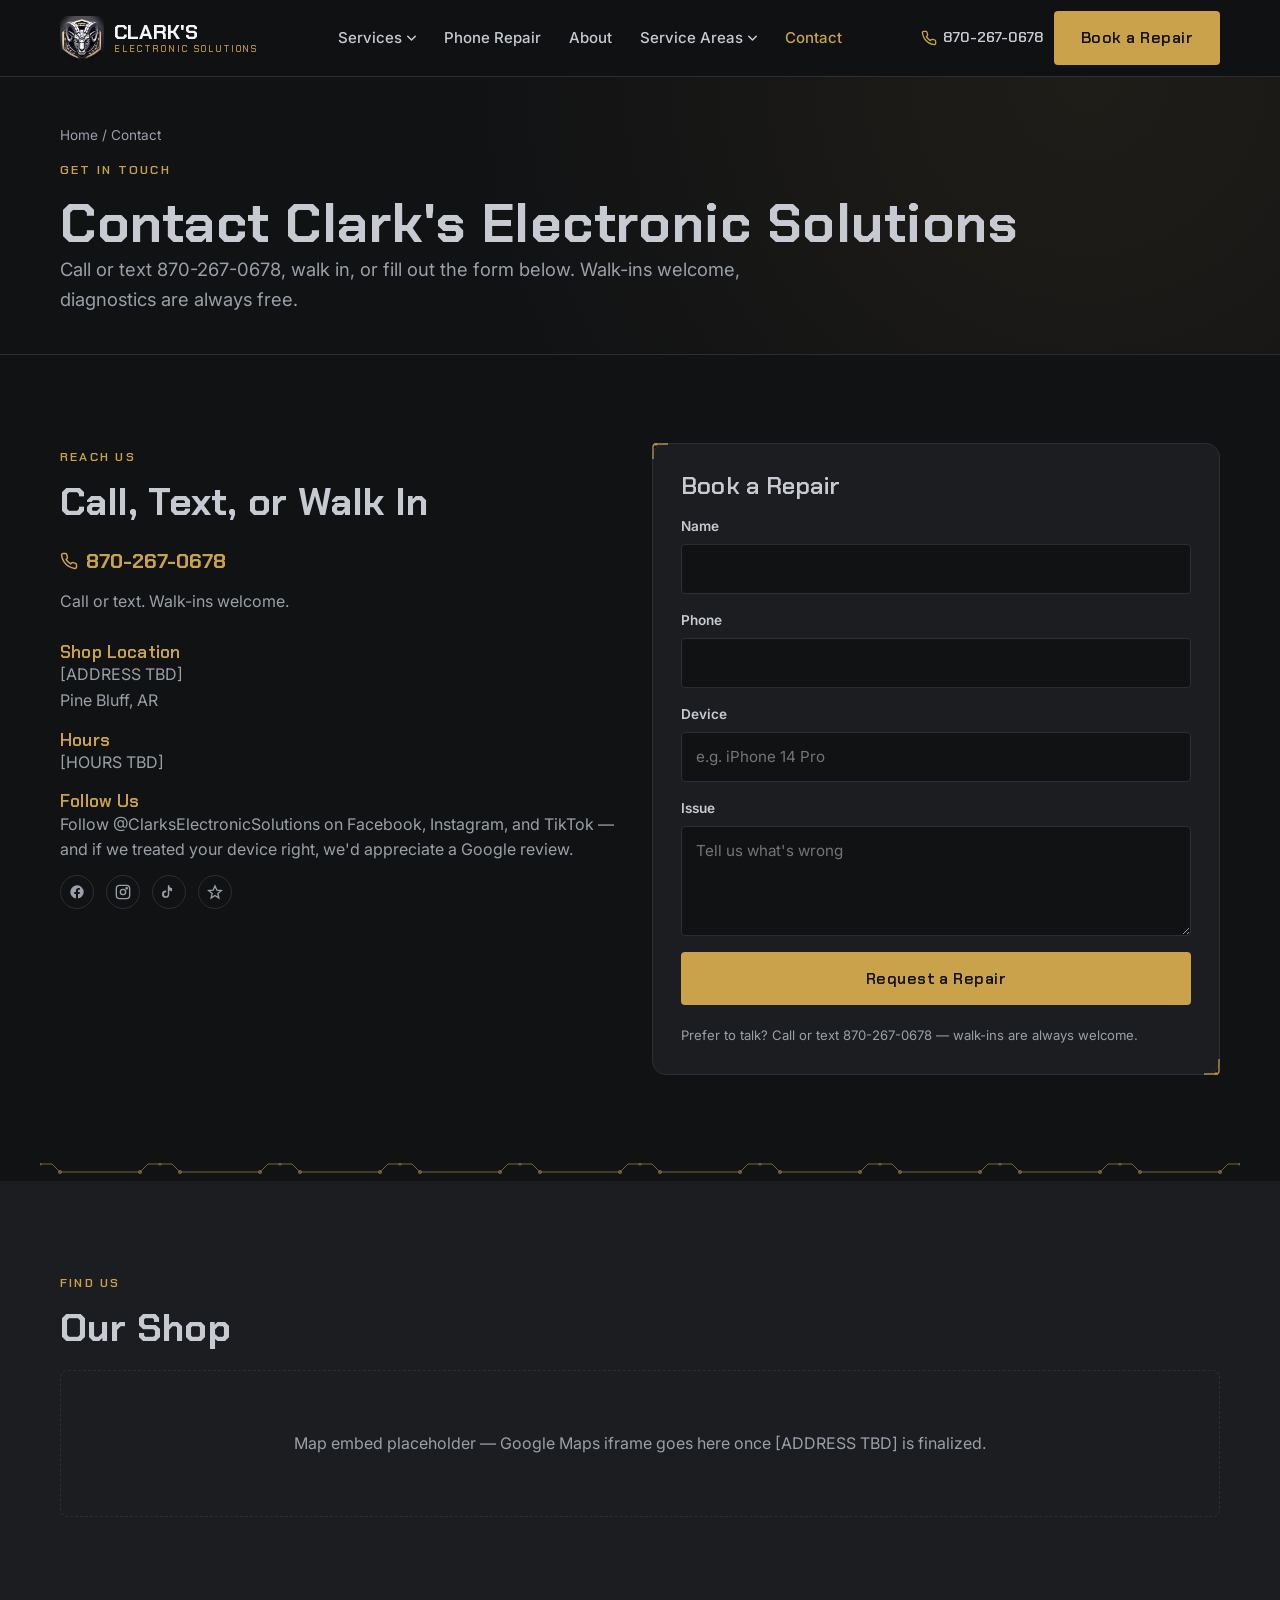
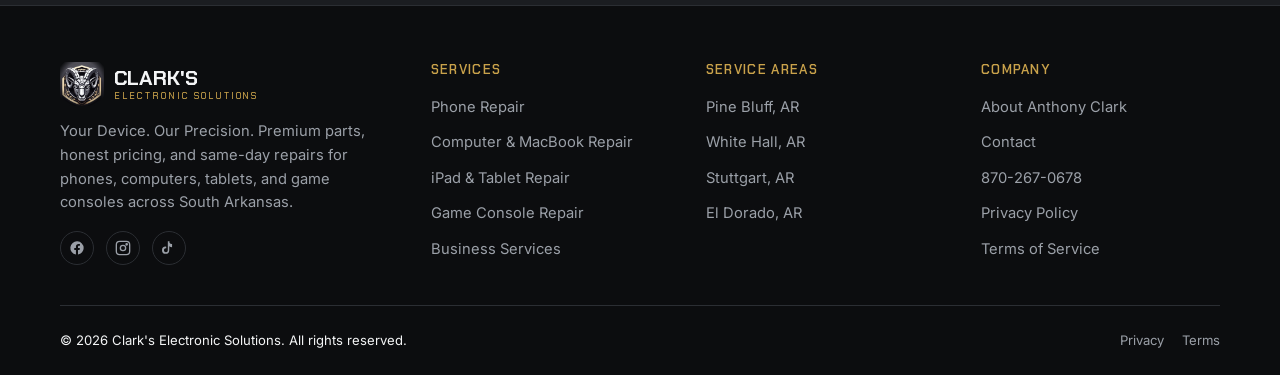
==== contact.html @ 3342130b "Add files via upload initial deployment" ====
<!DOCTYPE html>
<html lang="en">
<head>
<meta charset="UTF-8">
<meta name="viewport" content="width=device-width, initial-scale=1.0">
<title>Contact & Book a Repair | Clark's Electronic Solutions</title>
<meta name="description" content="Call or text 870-267-0678 to book a repair with Clark's Electronic Solutions in Pine Bluff, AR. Walk-ins welcome, free diagnostics, online booking available.">
<link rel="canonical" href="https://clarkselectronicsolutions.com/contact.html">
<meta property="og:type" content="website">
<meta property="og:title" content="Contact & Book a Repair | Clark's Electronic Solutions">
<meta property="og:description" content="Call or text 870-267-0678 to book a repair. Walk-ins welcome, free diagnostics.">
<meta property="og:url" content="https://clarkselectronicsolutions.com/contact.html">
<meta property="og:image" content="https://clarkselectronicsolutions.com/assets/img/clarks-emblem.jpg">
<meta property="og:site_name" content="Clark's Electronic Solutions">
<meta name="twitter:card" content="summary_large_image">
<link rel="preconnect" href="https://fonts.googleapis.com">
<link rel="preconnect" href="https://fonts.gstatic.com" crossorigin>
<link href="https://fonts.googleapis.com/css2?family=Chakra+Petch:wght@400;500;600;700&family=Inter:wght@400;500;600;700&display=swap" rel="stylesheet">
<link rel="stylesheet" href="styles.css">
<!-- TBD: Replace streetAddress and openingHours below with real values before launch -->
<script type="application/ld+json">
{
  "@context": "https://schema.org",
  "@type": "ElectronicsStore",
  "name": "Clark's Electronic Solutions",
  "image": "https://clarkselectronicsolutions.com/assets/img/clarks-emblem.jpg",
  "url": "https://clarkselectronicsolutions.com/",
  "telephone": "+18702670678",
  "priceRange": "$$",
  "address": { "@type": "PostalAddress", "streetAddress": "[ADDRESS TBD]", "addressLocality": "Pine Bluff", "addressRegion": "AR", "addressCountry": "US" },
  "openingHours": "[HOURS TBD]"
}
</script>
</head>
<body>

<header class="site-header">
  <div class="header-inner">
    <a href="index.html" class="brand">
      <img src="assets/img/clarks-emblem.jpg" alt="" class="brand-emblem" width="44" height="44">
      <span class="brand-wordmark">
        <span class="brand-name">CLARK'S</span>
        <span class="brand-sub">Electronic Solutions</span>
      </span>
    </a>
    <nav class="primary-nav" aria-label="Primary">
      <ul>
        <li>
          <button class="nav-link" type="button" data-dropdown-toggle aria-expanded="false" aria-controls="dd-services">
            Services
            <svg class="nav-caret" viewBox="0 0 12 8" fill="none"><path d="M1 1L6 6L11 1" stroke="currentColor" stroke-width="2" stroke-linecap="round" stroke-linejoin="round"/></svg>
          </button>
          <div class="dropdown" id="dd-services">
            <a href="services/computer-repair.html">Computers, Laptops &amp; MacBooks</a>
            <a href="services/tablet-repair.html">iPad &amp; Tablet Repair</a>
            <a href="services/game-console-repair.html">Game Console Repair</a>
            <a href="services/business-services.html">Business &amp; Commercial Services</a>
          </div>
        </li>
        <li><a href="phone-repair.html" class="nav-link">Phone Repair</a></li>
        <li><a href="about.html" class="nav-link">About</a></li>
        <li>
          <button class="nav-link" type="button" data-dropdown-toggle aria-expanded="false" aria-controls="dd-areas">
            Service Areas
            <svg class="nav-caret" viewBox="0 0 12 8" fill="none"><path d="M1 1L6 6L11 1" stroke="currentColor" stroke-width="2" stroke-linecap="round" stroke-linejoin="round"/></svg>
          </button>
          <div class="dropdown" id="dd-areas">
            <a href="areas/pine-bluff-ar.html">Pine Bluff, AR</a>
            <a href="areas/white-hall-ar.html">White Hall, AR</a>
            <a href="areas/stuttgart-ar.html">Stuttgart, AR</a>
            <a href="areas/el-dorado-ar.html">El Dorado, AR</a>
          </div>
        </li>
        <li><a href="contact.html" class="nav-link" style="color:var(--gold);">Contact</a></li>
      </ul>
    </nav>
    <div class="header-actions">
      <a href="tel:8702670678" class="header-call">
        <svg viewBox="0 0 24 24" fill="none" stroke="currentColor" stroke-width="2" stroke-linecap="round" stroke-linejoin="round"><path d="M22 16.92v3a2 2 0 0 1-2.18 2 19.79 19.79 0 0 1-8.63-3.07 19.5 19.5 0 0 1-6-6 19.79 19.79 0 0 1-3.07-8.67A2 2 0 0 1 4.11 2h3a2 2 0 0 1 2 1.72c.127.96.361 1.903.7 2.81a2 2 0 0 1-.45 2.11L8.09 9.91a16 16 0 0 0 6 6l1.27-1.27a2 2 0 0 1 2.11-.45c.907.339 1.85.573 2.81.7A2 2 0 0 1 22 16.92z"/></svg>
        870-267-0678
      </a>
      <a href="tel:8702670678" class="header-call-mobile" aria-label="Call 870-267-0678">
        <svg viewBox="0 0 24 24" fill="none" stroke="currentColor" stroke-width="2" stroke-linecap="round" stroke-linejoin="round"><path d="M22 16.92v3a2 2 0 0 1-2.18 2 19.79 19.79 0 0 1-8.63-3.07 19.5 19.5 0 0 1-6-6 19.79 19.79 0 0 1-3.07-8.67A2 2 0 0 1 4.11 2h3a2 2 0 0 1 2 1.72c.127.96.361 1.903.7 2.81a2 2 0 0 1-.45 2.11L8.09 9.91a16 16 0 0 0 6 6l1.27-1.27a2 2 0 0 1 2.11-.45c.907.339 1.85.573 2.81.7A2 2 0 0 1 22 16.92z"/></svg>
      </a>
      <a href="contact.html" class="btn btn-gold">Book a Repair</a>
      <button class="nav-toggle" type="button" data-nav-toggle aria-expanded="false" aria-label="Toggle menu" aria-controls="mobile-nav">
        <span></span><span></span><span></span>
      </button>
    </div>
  </div>
  <div class="mobile-nav" data-mobile-nav id="mobile-nav">
    <div class="mnav-group">
      <button class="mobile-nav-link" type="button" data-mnav-toggle aria-expanded="false" aria-controls="mnav-services">
        Services
        <svg class="mnav-caret" viewBox="0 0 12 8" fill="none"><path d="M1 1L6 6L11 1" stroke="currentColor" stroke-width="2" stroke-linecap="round" stroke-linejoin="round"/></svg>
      </button>
      <div class="mobile-submenu" id="mnav-services">
        <a href="services/computer-repair.html">Computers, Laptops &amp; MacBooks</a>
        <a href="services/tablet-repair.html">iPad &amp; Tablet Repair</a>
        <a href="services/game-console-repair.html">Game Console Repair</a>
        <a href="services/business-services.html">Business &amp; Commercial Services</a>
      </div>
    </div>
    <div class="mnav-group"><a href="phone-repair.html" class="mobile-nav-link">Phone Repair</a></div>
    <div class="mnav-group"><a href="about.html" class="mobile-nav-link">About</a></div>
    <div class="mnav-group">
      <button class="mobile-nav-link" type="button" data-mnav-toggle aria-expanded="false" aria-controls="mnav-areas">
        Service Areas
        <svg class="mnav-caret" viewBox="0 0 12 8" fill="none"><path d="M1 1L6 6L11 1" stroke="currentColor" stroke-width="2" stroke-linecap="round" stroke-linejoin="round"/></svg>
      </button>
      <div class="mobile-submenu" id="mnav-areas">
        <a href="areas/pine-bluff-ar.html">Pine Bluff, AR</a>
        <a href="areas/white-hall-ar.html">White Hall, AR</a>
        <a href="areas/stuttgart-ar.html">Stuttgart, AR</a>
        <a href="areas/el-dorado-ar.html">El Dorado, AR</a>
      </div>
    </div>
    <div class="mnav-group"><a href="contact.html" class="mobile-nav-link">Contact</a></div>
    <a href="contact.html" class="btn btn-gold btn-block">Book a Repair</a>
  </div>
</header>

<main>

  <div class="page-header">
    <div class="container">
      <p class="breadcrumb"><a href="index.html">Home</a> / Contact</p>
      <span class="eyebrow">Get In Touch</span>
      <h1>Contact Clark's Electronic Solutions</h1>
      <p class="lede max-w-content">Call or text 870-267-0678, walk in, or fill out the form below. Walk-ins welcome, diagnostics are always free.</p>
    </div>
  </div>

  <section>
    <div class="container grid cols-2">
      <div>
        <span class="eyebrow">Reach Us</span>
        <h2 style="margin-bottom:20px;">Call, Text, or Walk In</h2>
        <p style="margin-bottom:10px;">
          <a href="tel:8702670678" class="call-link link-gold" style="font-family:var(--font-display); font-weight:700; font-size:1.3rem;">
            <svg viewBox="0 0 24 24" fill="none" stroke="currentColor" stroke-width="2" stroke-linecap="round" stroke-linejoin="round"><path d="M22 16.92v3a2 2 0 0 1-2.18 2 19.79 19.79 0 0 1-8.63-3.07 19.5 19.5 0 0 1-6-6 19.79 19.79 0 0 1-3.07-8.67A2 2 0 0 1 4.11 2h3a2 2 0 0 1 2 1.72c.127.96.361 1.903.7 2.81a2 2 0 0 1-.45 2.11L8.09 9.91a16 16 0 0 0 6 6l1.27-1.27a2 2 0 0 1 2.11-.45c.907.339 1.85.573 2.81.7A2 2 0 0 1 22 16.92z"/></svg>
            870-267-0678
          </a>
        </p>
        <p class="text-muted">Call or text. Walk-ins welcome.</p>

        <div class="stack" style="margin-top:28px;">
          <div>
            <h4 class="text-gold" style="font-family:var(--font-display);">Shop Location</h4>
            <!-- TBD: Replace with real street address -->
            <p class="text-muted">[ADDRESS TBD]<br>Pine Bluff, AR</p>
          </div>
          <div>
            <h4 class="text-gold" style="font-family:var(--font-display);">Hours</h4>
            <!-- TBD: Replace with real business hours -->
            <p class="text-muted">[HOURS TBD]</p>
          </div>
          <div>
            <h4 class="text-gold" style="font-family:var(--font-display);">Follow Us</h4>
            <p class="text-muted">Follow @ClarksElectronicSolutions on Facebook, Instagram, and TikTok &mdash; and if we treated your device right, we'd appreciate a Google review.</p>
            <div class="footer-social" style="margin-top:12px;">
              <a href="https://facebook.com/ClarksElectronicSolutions" aria-label="Facebook" target="_blank" rel="noopener"><svg viewBox="0 0 24 24" fill="currentColor"><path d="M22 12a10 10 0 1 0-11.6 9.9v-7H7.9V12h2.5V9.8c0-2.5 1.5-3.9 3.8-3.9 1.1 0 2.2.2 2.2.2v2.5h-1.3c-1.2 0-1.6.8-1.6 1.6V12h2.8l-.4 2.9h-2.4v7A10 10 0 0 0 22 12z"/></svg></a>
              <a href="https://instagram.com/ClarksElectronicSolutions" aria-label="Instagram" target="_blank" rel="noopener"><svg viewBox="0 0 24 24" fill="none" stroke="currentColor" stroke-width="2"><rect x="2" y="2" width="20" height="20" rx="5"/><circle cx="12" cy="12" r="4"/><circle cx="17.5" cy="6.5" r="1"/></svg></a>
              <a href="https://tiktok.com/@ClarksElectronicSolutions" aria-label="TikTok" target="_blank" rel="noopener"><svg viewBox="0 0 24 24" fill="currentColor"><path d="M16.6 5.82a4.28 4.28 0 0 1-3.87-1.83V2h-2.5v13.4a2.94 2.94 0 1 1-2.36-2.88v-2.55A5.44 5.44 0 0 0 6.94 9.9a5.44 5.44 0 1 0 5.44 5.44V9.4a6.78 6.78 0 0 0 4.22 1.47V8.36a4.3 4.3 0 0 1 0-.02z"/></svg></a>
              <!-- TBD: Replace with real Google Business review link -->
              <a href="https://g.page/r/YOUR_GOOGLE_REVIEW_ID/review" aria-label="Leave a Google Review" target="_blank" rel="noopener"><svg viewBox="0 0 24 24" fill="none" stroke="currentColor" stroke-width="2"><path d="M12 17.3 6.2 21l1.5-6.6L2.5 9.9l6.7-.6L12 3l2.8 6.3 6.7.6-5.2 4.5 1.5 6.6z"/></svg></a>
            </div>
          </div>
        </div>
      </div>

      <div class="card corner-accent">
        <h3 style="margin-bottom:16px;">Book a Repair</h3>
        <!-- TBD: Replace form action with your live Formspree endpoint, e.g. https://formspree.io/f/yourFormId -->
        <form action="https://formspree.io/f/YOUR_FORM_ID" method="POST" class="form-grid">
          <div class="form-field">
            <label for="name">Name</label>
            <input type="text" id="name" name="name" required>
          </div>
          <div class="form-field">
            <label for="phone">Phone</label>
            <input type="tel" id="phone" name="phone" required>
          </div>
          <div class="form-field">
            <label for="device">Device</label>
            <input type="text" id="device" name="device" placeholder="e.g. iPhone 14 Pro" required>
          </div>
          <div class="form-field">
            <label for="issue">Issue</label>
            <textarea id="issue" name="issue" placeholder="Tell us what's wrong" required></textarea>
          </div>
          <button type="submit" class="btn btn-gold btn-block">Request a Repair</button>
          <p class="form-note">Prefer to talk? Call or text 870-267-0678 &mdash; walk-ins are always welcome.</p>
        </form>
      </div>
    </div>
  </section>

  <div class="circuit-rule" role="presentation"></div>

  <section class="alt-bg">
    <div class="container">
      <span class="eyebrow">Find Us</span>
      <h2 style="margin-bottom:20px;">Our Shop</h2>
      <!-- TBD: Embed Google Maps iframe here once the shop address is finalized -->
      <div class="map-embed-placeholder">
        Map embed placeholder &mdash; Google Maps iframe goes here once [ADDRESS TBD] is finalized.
      </div>
    </div>
  </section>

</main>

<footer class="site-footer">
  <div class="container">
    <div class="footer-grid">
      <div class="footer-brand">
        <a href="index.html" class="brand">
          <img src="assets/img/clarks-emblem.jpg" alt="" class="brand-emblem" width="44" height="44">
          <span class="brand-wordmark">
            <span class="brand-name">CLARK'S</span>
            <span class="brand-sub">Electronic Solutions</span>
          </span>
        </a>
        <p>Your Device. Our Precision. Premium parts, honest pricing, and same-day repairs for phones, computers, tablets, and game consoles across South Arkansas.</p>
        <div class="footer-social">
          <a href="https://facebook.com/ClarksElectronicSolutions" aria-label="Facebook" target="_blank" rel="noopener"><svg viewBox="0 0 24 24" fill="currentColor"><path d="M22 12a10 10 0 1 0-11.6 9.9v-7H7.9V12h2.5V9.8c0-2.5 1.5-3.9 3.8-3.9 1.1 0 2.2.2 2.2.2v2.5h-1.3c-1.2 0-1.6.8-1.6 1.6V12h2.8l-.4 2.9h-2.4v7A10 10 0 0 0 22 12z"/></svg></a>
          <a href="https://instagram.com/ClarksElectronicSolutions" aria-label="Instagram" target="_blank" rel="noopener"><svg viewBox="0 0 24 24" fill="none" stroke="currentColor" stroke-width="2"><rect x="2" y="2" width="20" height="20" rx="5"/><circle cx="12" cy="12" r="4"/><circle cx="17.5" cy="6.5" r="1"/></svg></a>
          <a href="https://tiktok.com/@ClarksElectronicSolutions" aria-label="TikTok" target="_blank" rel="noopener"><svg viewBox="0 0 24 24" fill="currentColor"><path d="M16.6 5.82a4.28 4.28 0 0 1-3.87-1.83V2h-2.5v13.4a2.94 2.94 0 1 1-2.36-2.88v-2.55A5.44 5.44 0 0 0 6.94 9.9a5.44 5.44 0 1 0 5.44 5.44V9.4a6.78 6.78 0 0 0 4.22 1.47V8.36a4.3 4.3 0 0 1 0-.02z"/></svg></a>
        </div>
      </div>
      <div class="footer-col">
        <h5>Services</h5>
        <ul>
          <li><a href="phone-repair.html">Phone Repair</a></li>
          <li><a href="services/computer-repair.html">Computer &amp; MacBook Repair</a></li>
          <li><a href="services/tablet-repair.html">iPad &amp; Tablet Repair</a></li>
          <li><a href="services/game-console-repair.html">Game Console Repair</a></li>
          <li><a href="services/business-services.html">Business Services</a></li>
        </ul>
      </div>
      <div class="footer-col">
        <h5>Service Areas</h5>
        <ul>
          <li><a href="areas/pine-bluff-ar.html">Pine Bluff, AR</a></li>
          <li><a href="areas/white-hall-ar.html">White Hall, AR</a></li>
          <li><a href="areas/stuttgart-ar.html">Stuttgart, AR</a></li>
          <li><a href="areas/el-dorado-ar.html">El Dorado, AR</a></li>
        </ul>
      </div>
      <div class="footer-col">
        <h5>Company</h5>
        <ul>
          <li><a href="about.html">About Anthony Clark</a></li>
          <li><a href="contact.html">Contact</a></li>
          <li><a href="tel:8702670678">870-267-0678</a></li>
          <li><a href="privacy.html">Privacy Policy</a></li>
          <li><a href="terms.html">Terms of Service</a></li>
        </ul>
      </div>
    </div>
    <div class="footer-bottom">
      <p>&copy; 2026 Clark's Electronic Solutions. All rights reserved.</p>
      <div class="footer-legal">
        <a href="privacy.html">Privacy</a>
        <a href="terms.html">Terms</a>
      </div>
    </div>
  </div>
</footer>
<script src="main.js"></script>
</body>
</html>
---- styles.css ----
/* ==========================================================================
   Clark's Electronic Solutions — Shared Design System
   Pure CSS, no framework. Dark, premium, circuit-trace accented.
   ========================================================================== */

/* ---- Reset ---- */
*, *::before, *::after { box-sizing: border-box; }
html, body, h1, h2, h3, h4, h5, h6, p, ul, ol, dl, figure, blockquote { margin: 0; }
ul, ol { padding: 0; list-style: none; }
img { max-width: 100%; display: block; }
a { color: inherit; text-decoration: none; }
button { font: inherit; color: inherit; background: none; border: none; cursor: pointer; }
input, textarea, select { font: inherit; color: inherit; }
:focus-visible { outline: 2px solid var(--gold); outline-offset: 2px; }

/* ---- Design Tokens ---- */
:root {
  --bg: #111214;
  --panel: #1B1D21;
  --panel-raised: #202226;
  --silver: #C7CBD1;
  --gold: #C9A24B;
  --gold-bright: #E0BC6B;
  --gold-dim: #8f7638;
  --white: #F4F5F6;
  --text-muted: #9BA0A8;
  --border: #2B2E33;
  --success: #6FBF8B;
  --radius-sm: 4px;
  --radius-md: 8px;
  --radius-lg: 14px;
  --container-w: 1200px;
  --font-display: "Chakra Petch", "Rajdhani", sans-serif;
  --font-body: "Inter", -apple-system, BlinkMacSystemFont, "Segoe UI", sans-serif;
  --header-h: 76px;
  --shadow-card: 0 4px 24px rgba(0,0,0,0.35);
}

/* ---- Base ---- */
body {
  background: var(--bg);
  color: var(--white);
  font-family: var(--font-body);
  font-size: 16px;
  line-height: 1.6;
  -webkit-font-smoothing: antialiased;
}

h1, h2, h3, h4, h5 {
  font-family: var(--font-display);
  color: var(--silver);
  font-weight: 600;
  line-height: 1.15;
  letter-spacing: 0.01em;
}
h1 { font-size: clamp(2rem, 4.5vw, 3.4rem); font-weight: 700; }
h2 { font-size: clamp(1.6rem, 3vw, 2.4rem); font-weight: 700; }
h3 { font-size: clamp(1.2rem, 2vw, 1.5rem); }
h4 { font-size: 1.1rem; }

p { color: var(--white); }
p.lede { font-size: 1.15rem; color: var(--text-muted); }

.text-muted { color: var(--text-muted); }
.text-gold { color: var(--gold); }

a.link-gold { color: var(--gold); border-bottom: 1px solid transparent; transition: border-color .2s ease; }
a.link-gold:hover { border-color: var(--gold); }

.eyebrow {
  display: inline-block;
  font-family: var(--font-display);
  color: var(--gold);
  text-transform: uppercase;
  letter-spacing: 0.18em;
  font-size: 0.78rem;
  font-weight: 600;
  margin-bottom: 0.75rem;
}

.container {
  max-width: var(--container-w);
  margin: 0 auto;
  padding: 0 20px;
}

section { padding: 64px 0; }
section.tight { padding: 40px 0; }
section.alt-bg { background: var(--panel); }

@media (min-width: 700px) {
  section { padding: 88px 0; }
}

/* ---- Buttons ---- */
.btn {
  display: inline-flex;
  align-items: center;
  justify-content: center;
  gap: 8px;
  font-family: var(--font-display);
  font-weight: 600;
  letter-spacing: 0.03em;
  font-size: 0.98rem;
  padding: 13px 26px;
  border-radius: var(--radius-sm);
  border: 1px solid transparent;
  transition: transform .15s ease, background .2s ease, border-color .2s ease, color .2s ease;
  white-space: nowrap;
}
.btn:active { transform: translateY(1px); }

.btn-gold {
  background: var(--gold);
  color: #16130a;
}
.btn-gold:hover { background: var(--gold-bright); }

.btn-outline {
  background: transparent;
  color: var(--silver);
  border-color: var(--border);
}
.btn-outline:hover { border-color: var(--gold); color: var(--gold); }

.btn-ghost-gold {
  background: transparent;
  color: var(--gold);
  border-color: var(--gold-dim);
}
.btn-ghost-gold:hover { background: rgba(201,162,75,0.1); }

.btn-block { width: 100%; }

.btn-row {
  display: flex;
  flex-wrap: wrap;
  gap: 14px;
}

/* ---- Site Header ---- */
.site-header {
  position: sticky;
  top: 0;
  z-index: 100;
  background: rgba(17,18,20,0.92);
  backdrop-filter: saturate(140%) blur(10px);
  border-bottom: 1px solid var(--border);
}

.header-inner {
  max-width: var(--container-w);
  margin: 0 auto;
  padding: 0 20px;
  height: var(--header-h);
  display: flex;
  align-items: center;
  justify-content: space-between;
  gap: 16px;
}

.brand {
  display: flex;
  align-items: center;
  gap: 10px;
  flex-shrink: 0;
}
.brand-emblem {
  width: 44px;
  height: 44px;
  object-fit: cover;
  object-position: center 30%;
  -webkit-mask-image: radial-gradient(circle at 50% 45%, #000 62%, transparent 82%);
  mask-image: radial-gradient(circle at 50% 45%, #000 62%, transparent 82%);
  flex-shrink: 0;
}
.brand-wordmark { display: flex; flex-direction: column; line-height: 1; }
.brand-name {
  font-family: var(--font-display);
  font-weight: 700;
  font-size: 1.3rem;
  color: var(--white);
  letter-spacing: 0.01em;
}
.brand-sub {
  font-family: var(--font-display);
  font-weight: 500;
  font-size: 0.56rem;
  color: var(--gold);
  letter-spacing: 0.22em;
  text-transform: uppercase;
  margin-top: 3px;
}

/* Primary nav (desktop) */
.primary-nav { display: none; }
.primary-nav ul { display: flex; align-items: center; gap: 4px; }
.primary-nav > ul > li { position: relative; }
.nav-link {
  display: flex;
  align-items: center;
  gap: 5px;
  padding: 10px 12px;
  font-size: 0.94rem;
  font-weight: 500;
  color: var(--silver);
  border-radius: var(--radius-sm);
  transition: color .2s ease, background .2s ease;
}
.nav-link:hover, .nav-link[aria-expanded="true"] { color: var(--gold); background: rgba(255,255,255,0.03); }
.nav-caret { width: 9px; height: 9px; flex-shrink: 0; transition: transform .2s ease; }
.nav-link[aria-expanded="true"] .nav-caret { transform: rotate(180deg); }

.dropdown {
  position: absolute;
  top: calc(100% + 6px);
  left: 0;
  min-width: 260px;
  background: var(--panel-raised);
  border: 1px solid var(--border);
  border-radius: var(--radius-md);
  box-shadow: var(--shadow-card);
  padding: 8px;
  display: none;
  flex-direction: column;
  gap: 2px;
}
.dropdown.is-open { display: flex; }
.dropdown a {
  padding: 10px 12px;
  border-radius: var(--radius-sm);
  font-size: 0.92rem;
  color: var(--white);
}
.dropdown a:hover { background: rgba(201,162,75,0.1); color: var(--gold); }

.header-actions {
  display: flex;
  align-items: center;
  gap: 10px;
}
.header-call {
  display: none;
  align-items: center;
  gap: 6px;
  font-family: var(--font-display);
  font-weight: 600;
  color: var(--silver);
  font-size: 0.92rem;
}
.header-call svg { width: 16px; height: 16px; color: var(--gold); flex-shrink: 0; }

.header-call-mobile {
  display: flex;
  align-items: center;
  gap: 6px;
  color: var(--gold);
  flex-shrink: 0;
}
.header-call-mobile svg { width: 20px; height: 20px; }

.nav-toggle {
  display: flex;
  flex-direction: column;
  justify-content: center;
  gap: 5px;
  width: 40px;
  height: 40px;
  padding: 8px;
  flex-shrink: 0;
}
.nav-toggle span {
  display: block;
  width: 100%;
  height: 2px;
  background: var(--silver);
  transition: transform .25s ease, opacity .2s ease;
}
.nav-toggle[aria-expanded="true"] span:nth-child(1) { transform: translateY(7px) rotate(45deg); }
.nav-toggle[aria-expanded="true"] span:nth-child(2) { opacity: 0; }
.nav-toggle[aria-expanded="true"] span:nth-child(3) { transform: translateY(-7px) rotate(-45deg); }

/* Mobile nav panel */
.mobile-nav {
  display: none;
  flex-direction: column;
  background: var(--bg);
  border-bottom: 1px solid var(--border);
  padding: 8px 20px 20px;
}
.mobile-nav.is-open { display: flex; }
.mobile-nav .mnav-group { border-top: 1px solid var(--border); padding: 6px 0; }
.mobile-nav .mnav-group:first-child { border-top: none; }
.mobile-nav-link {
  display: flex;
  justify-content: space-between;
  align-items: center;
  padding: 12px 4px;
  font-family: var(--font-display);
  font-weight: 600;
  font-size: 1.02rem;
  color: var(--white);
}
.mobile-submenu { display: none; flex-direction: column; padding-left: 12px; }
.mobile-submenu.is-open { display: flex; }
.mobile-submenu a { padding: 10px 4px; color: var(--text-muted); font-size: 0.95rem; }
.mobile-submenu a:hover { color: var(--gold); }
.mnav-caret { width: 10px; height: 10px; transition: transform .2s ease; }
.mobile-nav-link[aria-expanded="true"] .mnav-caret { transform: rotate(180deg); }
.mobile-nav .btn { margin-top: 14px; }

@media (min-width: 1000px) {
  .primary-nav { display: block; }
  .header-call { display: flex; }
  .header-call-mobile { display: none; }
  .nav-toggle { display: none; }
  .mobile-nav { display: none !important; }
}

/* Below 1000px, the header's own Book a Repair button is dropped in favor of
   the one duplicated inside the mobile nav panel, to prevent overflow at
   narrow widths (down to 360px) alongside the call icon and nav toggle. */
@media (max-width: 999px) {
  .header-actions .btn-gold { display: none; }
}
@media (max-width: 380px) {
  .brand-name { font-size: 1.1rem; }
  .header-inner { padding: 0 14px; gap: 8px; }
}

/* ---- Circuit Trace Motifs ---- */
.circuit-rule {
  height: 18px;
  background-image: url("data:image/svg+xml,%3Csvg xmlns='http://www.w3.org/2000/svg' width='120' height='18' viewBox='0 0 120 18'%3E%3Cpath d='M0 9 H40 L48 1 H72 L80 9 H120' fill='none' stroke='%23C9A24B' stroke-width='1'/%3E%3Ccircle cx='40' cy='9' r='2' fill='%23C9A24B'/%3E%3Ccircle cx='80' cy='9' r='2' fill='%23C9A24B'/%3E%3Ccircle cx='60' cy='1' r='1.6' fill='%23C9A24B'/%3E%3C/svg%3E");
  background-repeat: repeat-x;
  background-position: center;
  background-size: 120px 18px;
  opacity: 0.55;
  margin: 0 auto;
  max-width: var(--container-w);
}

.section-divider {
  width: 100%;
  overflow: hidden;
}

.corner-accent {
  position: relative;
}
.corner-accent::before, .corner-accent::after {
  content: "";
  position: absolute;
  width: 26px;
  height: 26px;
  background-repeat: no-repeat;
  pointer-events: none;
  opacity: 0.85;
}
.corner-accent::before {
  top: -1px; left: -1px;
  background-image: url("data:image/svg+xml,%3Csvg xmlns='http://www.w3.org/2000/svg' width='26' height='26' viewBox='0 0 26 26'%3E%3Cpath d='M1 16 V4 Q1 1 4 1 H16' fill='none' stroke='%23C9A24B' stroke-width='1.4'/%3E%3Ccircle cx='4' cy='1' r='1.8' fill='%23C9A24B'/%3E%3C/svg%3E");
}
.corner-accent::after {
  bottom: -1px; right: -1px;
  background-image: url("data:image/svg+xml,%3Csvg xmlns='http://www.w3.org/2000/svg' width='26' height='26' viewBox='0 0 26 26'%3E%3Cpath d='M25 10 V22 Q25 25 22 25 H10' fill='none' stroke='%23C9A24B' stroke-width='1.4'/%3E%3Ccircle cx='22' cy='25' r='1.8' fill='%23C9A24B'/%3E%3C/svg%3E");
}

/* ---- Hero ---- */
.hero {
  position: relative;
  padding: 56px 0 64px;
  background:
    radial-gradient(circle at 80% -10%, rgba(201,162,75,0.10), transparent 55%),
    radial-gradient(circle at 0% 100%, rgba(201,162,75,0.06), transparent 45%);
  border-bottom: 1px solid var(--border);
}
.hero-grid {
  display: grid;
  gap: 40px;
  align-items: center;
}
.hero-emblem-wrap {
  display: flex;
  justify-content: center;
}
.hero-emblem {
  width: 200px;
  height: 200px;
  object-fit: cover;
  object-position: center 30%;
  -webkit-mask-image: radial-gradient(circle at 50% 45%, #000 58%, transparent 80%);
  mask-image: radial-gradient(circle at 50% 45%, #000 58%, transparent 80%);
}
.hero-wordmark { text-align: center; margin-top: -8px; }
.hero-wordmark .brand-name { font-size: 2.1rem; }
.hero-wordmark .brand-sub { font-size: 0.72rem; }
.hero h1 { margin: 20px 0 16px; text-align: center; }
.hero .lede { text-align: center; max-width: 640px; margin: 0 auto 28px; }
.hero .btn-row { justify-content: center; }

.trust-strip {
  margin-top: 40px;
  display: grid;
  grid-template-columns: 1fr;
  gap: 10px;
  text-align: center;
}
.trust-strip li {
  font-family: var(--font-display);
  font-weight: 600;
  color: var(--silver);
  font-size: 0.92rem;
  padding: 10px;
  background: var(--panel);
  border: 1px solid var(--border);
  border-radius: var(--radius-sm);
}
.trust-strip .dot { color: var(--gold); margin: 0 8px; }

@media (min-width: 700px) {
  .trust-strip { grid-template-columns: repeat(3, auto); justify-content: center; }
  .trust-strip li { background: transparent; border: none; padding: 0; }
}

@media (min-width: 900px) {
  .hero-grid { grid-template-columns: 260px 1fr; text-align: left; }
  .hero-wordmark, .hero h1, .hero .lede { text-align: left; margin-left: 0; margin-right: 0; }
  .hero .btn-row { justify-content: flex-start; }
}

/* ---- Page Header (non-home pages) ---- */
.page-header {
  padding: 48px 0 40px;
  border-bottom: 1px solid var(--border);
  background: radial-gradient(circle at 85% 0%, rgba(201,162,75,0.08), transparent 55%);
}
.page-header .eyebrow { display: block; }
.breadcrumb {
  font-size: 0.85rem;
  color: var(--text-muted);
  margin-bottom: 14px;
}
.breadcrumb a { color: var(--text-muted); }
.breadcrumb a:hover { color: var(--gold); }

/* ---- Grid / Cards ---- */
.grid {
  display: grid;
  gap: 24px;
  grid-template-columns: 1fr;
}
@media (min-width: 640px) { .grid.cols-2 { grid-template-columns: repeat(2, 1fr); } }
@media (min-width: 900px) {
  .grid.cols-3 { grid-template-columns: repeat(3, 1fr); }
  .grid.cols-4 { grid-template-columns: repeat(4, 1fr); }
}

.card {
  background: var(--panel);
  border: 1px solid var(--border);
  border-radius: var(--radius-lg);
  padding: 28px;
  position: relative;
}

.service-card { display: flex; flex-direction: column; gap: 14px; }
.service-card .badge-pop {
  position: absolute;
  top: -12px;
  right: 20px;
  background: var(--gold);
  color: #16130a;
  font-family: var(--font-display);
  font-weight: 700;
  font-size: 0.72rem;
  letter-spacing: 0.06em;
  text-transform: uppercase;
  padding: 5px 12px;
  border-radius: 999px;
}
.service-card ul { display: flex; flex-direction: column; gap: 8px; margin: 4px 0 10px; }
.service-card ul li {
  font-size: 0.92rem;
  color: var(--text-muted);
  padding-left: 16px;
  position: relative;
}
.service-card ul li::before {
  content: "";
  position: absolute;
  left: 0;
  top: 8px;
  width: 6px;
  height: 6px;
  background: var(--gold);
  border-radius: 50%;
}
.service-card .icon-wrap {
  width: 52px;
  height: 52px;
  border-radius: var(--radius-md);
  background: rgba(201,162,75,0.1);
  display: flex;
  align-items: center;
  justify-content: center;
}
.service-card .icon-wrap svg { width: 26px; height: 26px; color: var(--gold); }

/* Icon feature grid (Why Choose Us) */
.feature {
  display: flex;
  gap: 14px;
  align-items: flex-start;
}
.feature .icon-wrap {
  width: 46px;
  height: 46px;
  border-radius: var(--radius-md);
  background: rgba(201,162,75,0.1);
  display: flex;
  align-items: center;
  justify-content: center;
  flex-shrink: 0;
}
.feature .icon-wrap svg { width: 24px; height: 24px; color: var(--gold); }
.feature h4 { margin-bottom: 4px; color: var(--white); }
.feature p { font-size: 0.9rem; color: var(--text-muted); margin: 0; }

/* Steps (How It Works) */
.steps {
  display: grid;
  gap: 24px;
  grid-template-columns: 1fr;
  counter-reset: step;
}
@media (min-width: 900px) { .steps { grid-template-columns: repeat(4, 1fr); } }
.step { position: relative; padding-top: 12px; }
.step-num {
  font-family: var(--font-display);
  font-size: 2.4rem;
  font-weight: 700;
  color: var(--gold);
  opacity: 0.5;
  line-height: 1;
  margin-bottom: 10px;
}
.step h3 { margin-bottom: 8px; }
.step p { color: var(--text-muted); font-size: 0.92rem; }

/* Area links */
.area-list {
  display: grid;
  gap: 14px;
  grid-template-columns: 1fr;
}
@media (min-width: 640px) { .area-list { grid-template-columns: repeat(2, 1fr); } }
.area-link-card {
  display: flex;
  align-items: center;
  justify-content: space-between;
  padding: 20px 24px;
  background: var(--panel);
  border: 1px solid var(--border);
  border-radius: var(--radius-md);
  transition: border-color .2s ease;
}
.area-link-card:hover { border-color: var(--gold); }
.area-link-card span.arrow { color: var(--gold); font-family: var(--font-display); }

/* ---- Tables (pricing) ---- */
.table-scroll {
  overflow-x: auto;
  border-radius: var(--radius-md);
  border: 1px solid var(--border);
  -webkit-overflow-scrolling: touch;
}
table.price-table {
  width: 100%;
  border-collapse: collapse;
  min-width: 480px;
  background: var(--panel);
}
table.price-table th {
  background: var(--gold);
  color: #16130a;
  font-family: var(--font-display);
  font-weight: 700;
  text-align: left;
  padding: 14px 18px;
  font-size: 0.92rem;
  letter-spacing: 0.02em;
  white-space: nowrap;
}
table.price-table td {
  padding: 13px 18px;
  border-top: 1px solid var(--border);
  font-size: 0.94rem;
}
table.price-table tr:nth-child(even) td { background: rgba(255,255,255,0.015); }
table.price-table td.price { color: var(--gold); font-family: var(--font-display); font-weight: 600; white-space: nowrap; }
.table-note { font-size: 0.85rem; color: var(--text-muted); margin-top: 10px; }

/* ---- Package cards ---- */
.package-card {
  display: flex;
  flex-direction: column;
  gap: 12px;
}
.package-card .tier {
  font-family: var(--font-display);
  color: var(--gold);
  text-transform: uppercase;
  letter-spacing: 0.1em;
  font-size: 0.8rem;
  font-weight: 700;
}
.package-card .price-tag {
  font-family: var(--font-display);
  font-size: 1.5rem;
  font-weight: 700;
  color: var(--white);
}
.package-card ul { display: flex; flex-direction: column; gap: 6px; }
.package-card ul li { font-size: 0.9rem; color: var(--text-muted); }

/* ---- FAQ Accordion ---- */
.faq-item {
  border-bottom: 1px solid var(--border);
}
.faq-item:first-child { border-top: 1px solid var(--border); }
.faq-question {
  width: 100%;
  display: flex;
  justify-content: space-between;
  align-items: center;
  gap: 16px;
  padding: 20px 4px;
  text-align: left;
  font-family: var(--font-display);
  font-weight: 600;
  font-size: 1.02rem;
  color: var(--white);
}
.faq-question:hover { color: var(--gold); }
.faq-icon { width: 18px; height: 18px; flex-shrink: 0; color: var(--gold); transition: transform .25s ease; }
.faq-question[aria-expanded="true"] .faq-icon { transform: rotate(45deg); }
.faq-answer {
  max-height: 0;
  overflow: hidden;
  transition: max-height .25s ease;
}
.faq-answer p { padding: 0 4px 20px; color: var(--text-muted); }

/* ---- Forms ---- */
.form-grid {
  display: grid;
  gap: 16px;
  grid-template-columns: 1fr;
}
@media (min-width: 640px) { .form-grid.two-col { grid-template-columns: 1fr 1fr; } }
.form-field { display: flex; flex-direction: column; gap: 6px; }
.form-field label {
  font-size: 0.85rem;
  font-weight: 600;
  color: var(--silver);
}
.form-field input, .form-field select, .form-field textarea {
  background: var(--bg);
  border: 1px solid var(--border);
  border-radius: var(--radius-sm);
  padding: 12px 14px;
  font-size: 0.95rem;
}
.form-field input:focus, .form-field select:focus, .form-field textarea:focus {
  border-color: var(--gold);
}
.form-field textarea { resize: vertical; min-height: 110px; }
.form-note { font-size: 0.82rem; color: var(--text-muted); margin-top: 4px; }

/* ---- Contact strip ---- */
.contact-cta {
  text-align: center;
  padding: 56px 0;
  background: var(--panel);
  border-top: 1px solid var(--border);
  border-bottom: 1px solid var(--border);
}
.contact-cta h2 { margin-bottom: 12px; }
.contact-cta p { color: var(--text-muted); margin-bottom: 24px; }
.contact-cta .btn-row { justify-content: center; }

.call-link {
  display: inline-flex;
  align-items: center;
  gap: 8px;
}
.call-link svg { width: 18px; height: 18px; color: var(--gold); }

/* ---- Footer ---- */
.site-footer {
  background: #0c0d0f;
  border-top: 1px solid var(--border);
  padding: 56px 0 24px;
}
.footer-grid {
  display: grid;
  gap: 36px;
  grid-template-columns: 1fr;
  margin-bottom: 40px;
}
@media (min-width: 700px) { .footer-grid { grid-template-columns: 1.4fr 1fr 1fr 1fr; } }
.footer-brand .brand { margin-bottom: 14px; }
.footer-brand p { color: var(--text-muted); font-size: 0.92rem; max-width: 320px; }
.footer-col h5 {
  font-family: var(--font-display);
  color: var(--gold);
  font-size: 0.82rem;
  text-transform: uppercase;
  letter-spacing: 0.1em;
  margin-bottom: 16px;
}
.footer-col ul { display: flex; flex-direction: column; gap: 10px; }
.footer-col a { color: var(--text-muted); font-size: 0.92rem; }
.footer-col a:hover { color: var(--gold); }
.footer-social { display: flex; gap: 12px; margin-top: 16px; }
.footer-social a {
  width: 34px; height: 34px;
  display: flex; align-items: center; justify-content: center;
  border: 1px solid var(--border);
  border-radius: 50%;
  color: var(--text-muted);
}
.footer-social a:hover { color: var(--gold); border-color: var(--gold); }
.footer-social svg { width: 16px; height: 16px; }
.footer-bottom {
  border-top: 1px solid var(--border);
  padding-top: 24px;
  display: flex;
  flex-direction: column;
  gap: 12px;
  font-size: 0.82rem;
  color: var(--text-muted);
}
@media (min-width: 700px) {
  .footer-bottom { flex-direction: row; justify-content: space-between; align-items: center; }
}
.footer-bottom a { color: var(--text-muted); }
.footer-bottom a:hover { color: var(--gold); }
.footer-legal { display: flex; gap: 18px; }

/* ---- Misc utility ---- */
.mt-0 { margin-top: 0; }
.mb-0 { margin-bottom: 0; }
.center { text-align: center; }
.max-w-content { max-width: 760px; }
.max-w-content.center { margin-left: auto; margin-right: auto; }
.stack { display: flex; flex-direction: column; gap: 16px; }
.sr-only {
  position: absolute;
  width: 1px; height: 1px;
  padding: 0; margin: -1px;
  overflow: hidden;
  clip: rect(0,0,0,0);
  white-space: nowrap;
  border: 0;
}

.badge-list {
  display: flex;
  flex-wrap: wrap;
  gap: 10px;
  margin-top: 20px;
}
.badge-list li {
  font-size: 0.82rem;
  color: var(--silver);
  border: 1px solid var(--border);
  border-radius: 999px;
  padding: 7px 16px;
}

.map-embed-placeholder {
  background: var(--panel);
  border: 1px dashed var(--border);
  border-radius: var(--radius-md);
  padding: 60px 20px;
  text-align: center;
  color: var(--text-muted);
}

blockquote.legal, .legal-body {
  color: var(--text-muted);
}
.legal-body h2 { margin-top: 36px; margin-bottom: 12px; color: var(--silver); }
.legal-body h2:first-child { margin-top: 0; }
.legal-body p { margin-bottom: 14px; color: var(--text-muted); }
.legal-body ul { padding-left: 20px; margin-bottom: 14px; }
.legal-body ul li { list-style: disc; color: var(--text-muted); margin-bottom: 6px; }
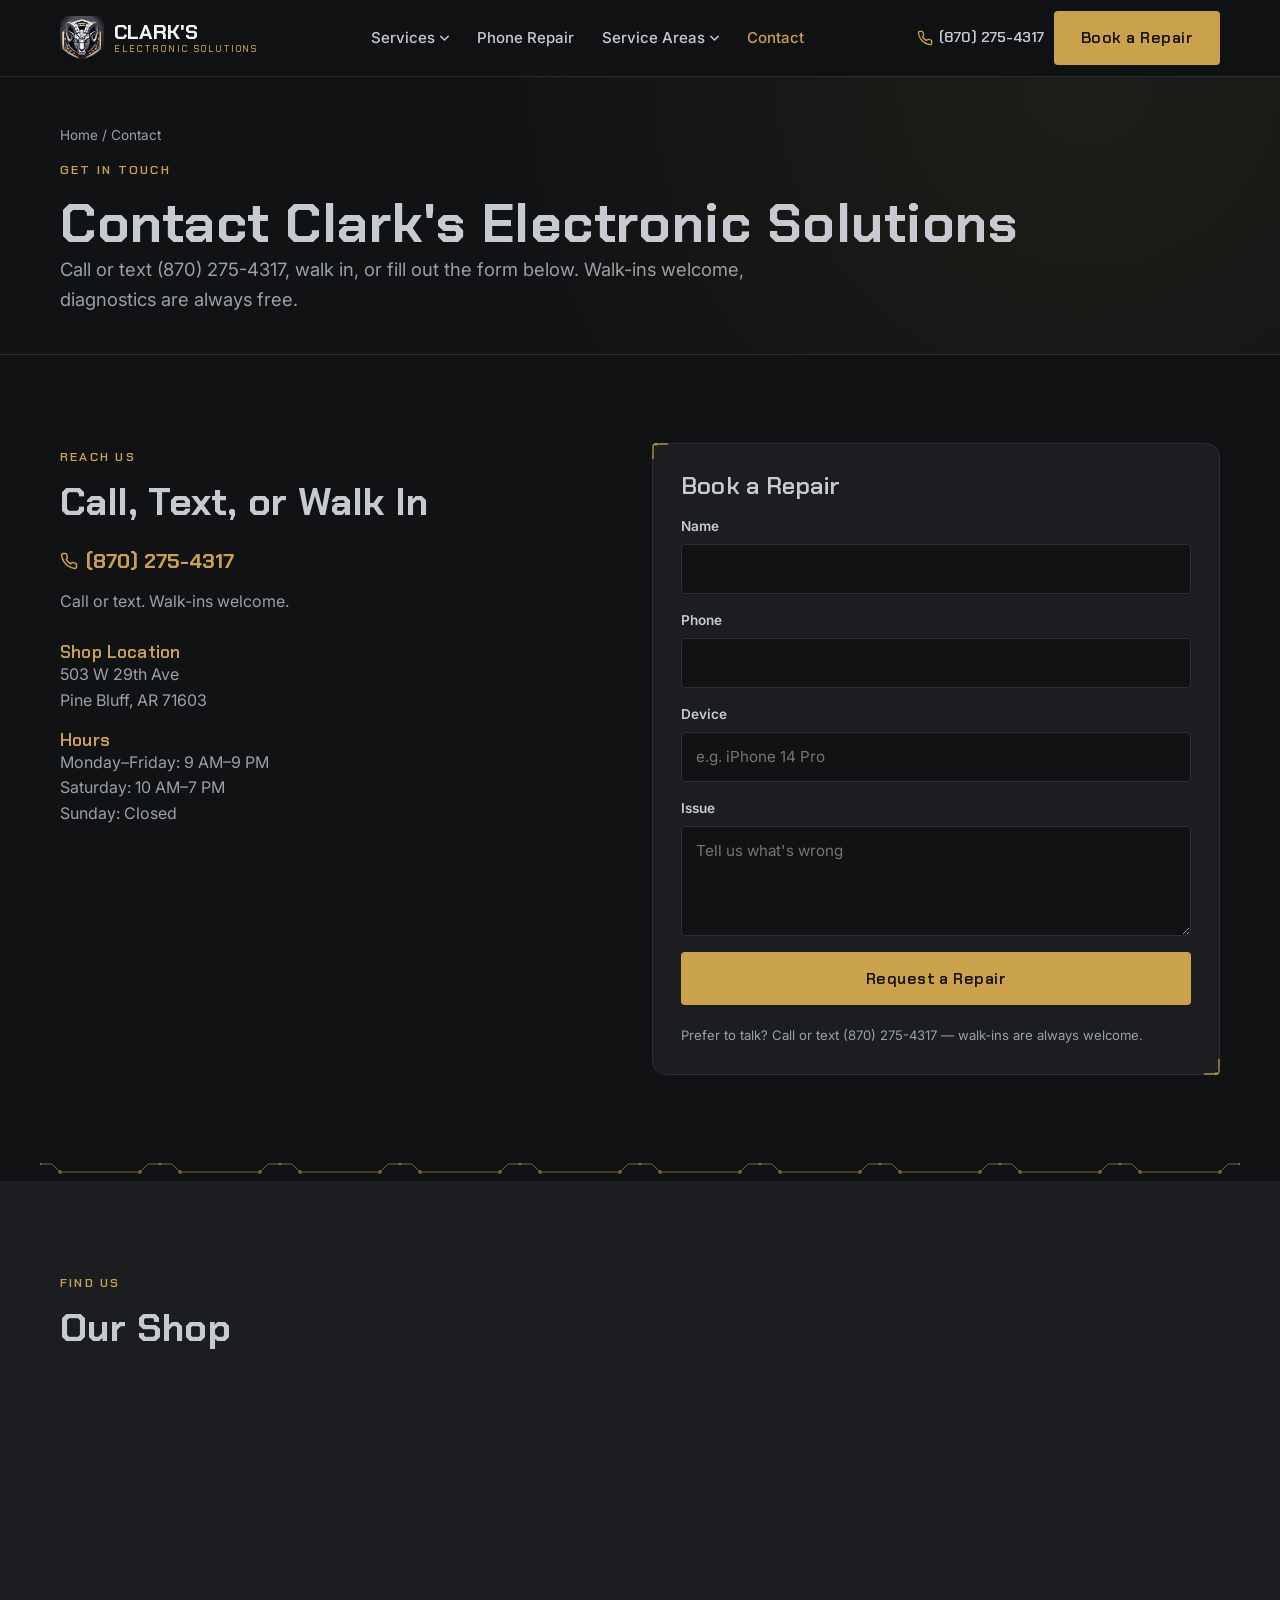
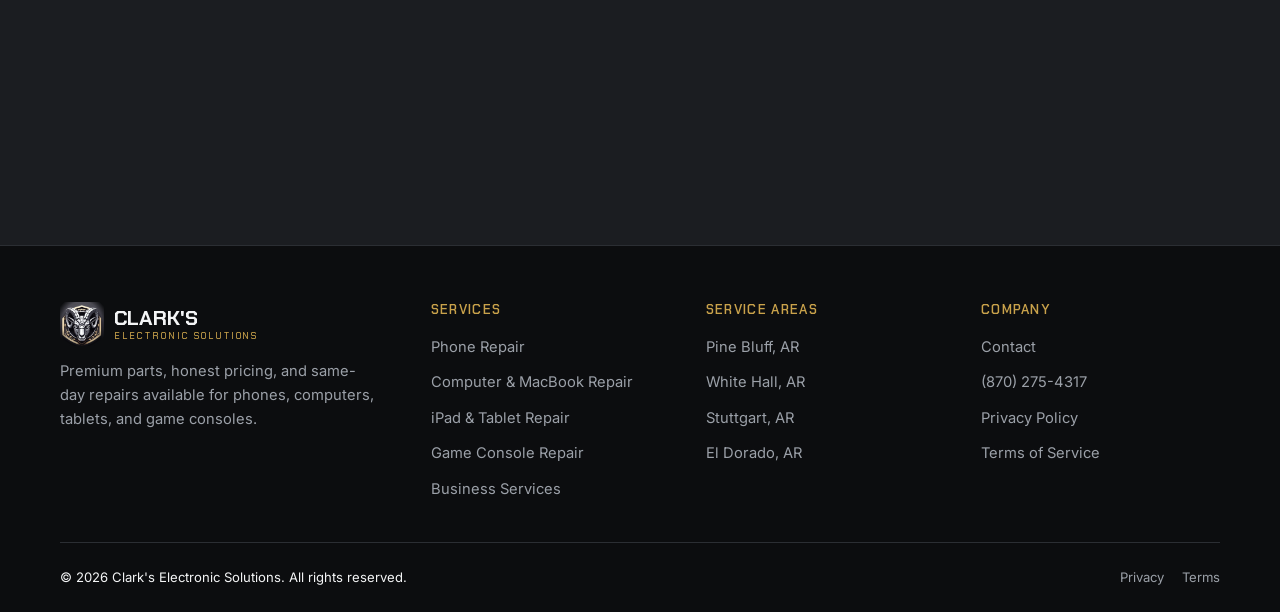
==== commit 1b289f1d: "Add files via upload" ====
--- a/contact.html
+++ b/contact.html
@@ -4,11 +4,11 @@
 <meta charset="UTF-8">
 <meta name="viewport" content="width=device-width, initial-scale=1.0">
 <title>Contact & Book a Repair | Clark's Electronic Solutions</title>
-<meta name="description" content="Call or text 870-267-0678 to book a repair with Clark's Electronic Solutions in Pine Bluff, AR. Walk-ins welcome, free diagnostics, online booking available.">
+<meta name="description" content="Call or text (870) 275-4317 to book a repair with Clark's Electronic Solutions in Pine Bluff, AR. Walk-ins welcome, free diagnostics, online booking available.">
 <link rel="canonical" href="https://clarkselectronicsolutions.com/contact.html">
 <meta property="og:type" content="website">
 <meta property="og:title" content="Contact & Book a Repair | Clark's Electronic Solutions">
-<meta property="og:description" content="Call or text 870-267-0678 to book a repair. Walk-ins welcome, free diagnostics.">
+<meta property="og:description" content="Call or text (870) 275-4317 to book a repair. Walk-ins welcome, free diagnostics.">
 <meta property="og:url" content="https://clarkselectronicsolutions.com/contact.html">
 <meta property="og:image" content="https://clarkselectronicsolutions.com/assets/img/clarks-emblem.jpg">
 <meta property="og:site_name" content="Clark's Electronic Solutions">
@@ -25,10 +25,10 @@
   "name": "Clark's Electronic Solutions",
   "image": "https://clarkselectronicsolutions.com/assets/img/clarks-emblem.jpg",
   "url": "https://clarkselectronicsolutions.com/",
-  "telephone": "+18702670678",
+  "telephone": "+18702754317",
   "priceRange": "$$",
-  "address": { "@type": "PostalAddress", "streetAddress": "[ADDRESS TBD]", "addressLocality": "Pine Bluff", "addressRegion": "AR", "addressCountry": "US" },
-  "openingHours": "[HOURS TBD]"
+  "address": { "@type": "PostalAddress", "streetAddress": "503 W 29th Ave", "addressLocality": "Pine Bluff", "addressRegion": "AR", "postalCode": "71603", "addressCountry": "US" },
+  "openingHours": ["Mo-Fr 09:00-21:00", "Sa 10:00-19:00"]
 }
 </script>
 </head>
@@ -51,6 +51,7 @@
             <svg class="nav-caret" viewBox="0 0 12 8" fill="none"><path d="M1 1L6 6L11 1" stroke="currentColor" stroke-width="2" stroke-linecap="round" stroke-linejoin="round"/></svg>
           </button>
           <div class="dropdown" id="dd-services">
+            <a href="phone-repair.html">iPhone &amp; Samsung Repair</a>
             <a href="services/computer-repair.html">Computers, Laptops &amp; MacBooks</a>
             <a href="services/tablet-repair.html">iPad &amp; Tablet Repair</a>
             <a href="services/game-console-repair.html">Game Console Repair</a>
@@ -58,7 +59,6 @@
           </div>
         </li>
         <li><a href="phone-repair.html" class="nav-link">Phone Repair</a></li>
-        <li><a href="about.html" class="nav-link">About</a></li>
         <li>
           <button class="nav-link" type="button" data-dropdown-toggle aria-expanded="false" aria-controls="dd-areas">
             Service Areas
@@ -75,11 +75,11 @@
       </ul>
     </nav>
     <div class="header-actions">
-      <a href="tel:8702670678" class="header-call">
+      <a href="tel:8702754317" class="header-call">
         <svg viewBox="0 0 24 24" fill="none" stroke="currentColor" stroke-width="2" stroke-linecap="round" stroke-linejoin="round"><path d="M22 16.92v3a2 2 0 0 1-2.18 2 19.79 19.79 0 0 1-8.63-3.07 19.5 19.5 0 0 1-6-6 19.79 19.79 0 0 1-3.07-8.67A2 2 0 0 1 4.11 2h3a2 2 0 0 1 2 1.72c.127.96.361 1.903.7 2.81a2 2 0 0 1-.45 2.11L8.09 9.91a16 16 0 0 0 6 6l1.27-1.27a2 2 0 0 1 2.11-.45c.907.339 1.85.573 2.81.7A2 2 0 0 1 22 16.92z"/></svg>
-        870-267-0678
+        (870) 275-4317
       </a>
-      <a href="tel:8702670678" class="header-call-mobile" aria-label="Call 870-267-0678">
+      <a href="tel:8702754317" class="header-call-mobile" aria-label="Call (870) 275-4317">
         <svg viewBox="0 0 24 24" fill="none" stroke="currentColor" stroke-width="2" stroke-linecap="round" stroke-linejoin="round"><path d="M22 16.92v3a2 2 0 0 1-2.18 2 19.79 19.79 0 0 1-8.63-3.07 19.5 19.5 0 0 1-6-6 19.79 19.79 0 0 1-3.07-8.67A2 2 0 0 1 4.11 2h3a2 2 0 0 1 2 1.72c.127.96.361 1.903.7 2.81a2 2 0 0 1-.45 2.11L8.09 9.91a16 16 0 0 0 6 6l1.27-1.27a2 2 0 0 1 2.11-.45c.907.339 1.85.573 2.81.7A2 2 0 0 1 22 16.92z"/></svg>
       </a>
       <a href="contact.html" class="btn btn-gold">Book a Repair</a>
@@ -95,6 +95,7 @@
         <svg class="mnav-caret" viewBox="0 0 12 8" fill="none"><path d="M1 1L6 6L11 1" stroke="currentColor" stroke-width="2" stroke-linecap="round" stroke-linejoin="round"/></svg>
       </button>
       <div class="mobile-submenu" id="mnav-services">
+        <a href="phone-repair.html">iPhone &amp; Samsung Repair</a>
         <a href="services/computer-repair.html">Computers, Laptops &amp; MacBooks</a>
         <a href="services/tablet-repair.html">iPad &amp; Tablet Repair</a>
         <a href="services/game-console-repair.html">Game Console Repair</a>
@@ -102,7 +103,6 @@
       </div>
     </div>
     <div class="mnav-group"><a href="phone-repair.html" class="mobile-nav-link">Phone Repair</a></div>
-    <div class="mnav-group"><a href="about.html" class="mobile-nav-link">About</a></div>
     <div class="mnav-group">
       <button class="mobile-nav-link" type="button" data-mnav-toggle aria-expanded="false" aria-controls="mnav-areas">
         Service Areas
@@ -127,7 +127,7 @@
       <p class="breadcrumb"><a href="index.html">Home</a> / Contact</p>
       <span class="eyebrow">Get In Touch</span>
       <h1>Contact Clark's Electronic Solutions</h1>
-      <p class="lede max-w-content">Call or text 870-267-0678, walk in, or fill out the form below. Walk-ins welcome, diagnostics are always free.</p>
+      <p class="lede max-w-content">Call or text (870) 275-4317, walk in, or fill out the form below. Walk-ins welcome, diagnostics are always free.</p>
     </div>
   </div>
 
@@ -137,9 +137,9 @@
         <span class="eyebrow">Reach Us</span>
         <h2 style="margin-bottom:20px;">Call, Text, or Walk In</h2>
         <p style="margin-bottom:10px;">
-          <a href="tel:8702670678" class="call-link link-gold" style="font-family:var(--font-display); font-weight:700; font-size:1.3rem;">
+          <a href="tel:8702754317" class="call-link link-gold" style="font-family:var(--font-display); font-weight:700; font-size:1.3rem;">
             <svg viewBox="0 0 24 24" fill="none" stroke="currentColor" stroke-width="2" stroke-linecap="round" stroke-linejoin="round"><path d="M22 16.92v3a2 2 0 0 1-2.18 2 19.79 19.79 0 0 1-8.63-3.07 19.5 19.5 0 0 1-6-6 19.79 19.79 0 0 1-3.07-8.67A2 2 0 0 1 4.11 2h3a2 2 0 0 1 2 1.72c.127.96.361 1.903.7 2.81a2 2 0 0 1-.45 2.11L8.09 9.91a16 16 0 0 0 6 6l1.27-1.27a2 2 0 0 1 2.11-.45c.907.339 1.85.573 2.81.7A2 2 0 0 1 22 16.92z"/></svg>
-            870-267-0678
+            (870) 275-4317
           </a>
         </p>
         <p class="text-muted">Call or text. Walk-ins welcome.</p>
@@ -147,24 +147,15 @@
         <div class="stack" style="margin-top:28px;">
           <div>
             <h4 class="text-gold" style="font-family:var(--font-display);">Shop Location</h4>
-            <!-- TBD: Replace with real street address -->
-            <p class="text-muted">[ADDRESS TBD]<br>Pine Bluff, AR</p>
+            <p class="text-muted">503 W 29th Ave<br>Pine Bluff, AR 71603</p>
           </div>
           <div>
             <h4 class="text-gold" style="font-family:var(--font-display);">Hours</h4>
-            <!-- TBD: Replace with real business hours -->
-            <p class="text-muted">[HOURS TBD]</p>
-          </div>
-          <div>
-            <h4 class="text-gold" style="font-family:var(--font-display);">Follow Us</h4>
-            <p class="text-muted">Follow @ClarksElectronicSolutions on Facebook, Instagram, and TikTok &mdash; and if we treated your device right, we'd appreciate a Google review.</p>
-            <div class="footer-social" style="margin-top:12px;">
-              <a href="https://facebook.com/ClarksElectronicSolutions" aria-label="Facebook" target="_blank" rel="noopener"><svg viewBox="0 0 24 24" fill="currentColor"><path d="M22 12a10 10 0 1 0-11.6 9.9v-7H7.9V12h2.5V9.8c0-2.5 1.5-3.9 3.8-3.9 1.1 0 2.2.2 2.2.2v2.5h-1.3c-1.2 0-1.6.8-1.6 1.6V12h2.8l-.4 2.9h-2.4v7A10 10 0 0 0 22 12z"/></svg></a>
-              <a href="https://instagram.com/ClarksElectronicSolutions" aria-label="Instagram" target="_blank" rel="noopener"><svg viewBox="0 0 24 24" fill="none" stroke="currentColor" stroke-width="2"><rect x="2" y="2" width="20" height="20" rx="5"/><circle cx="12" cy="12" r="4"/><circle cx="17.5" cy="6.5" r="1"/></svg></a>
-              <a href="https://tiktok.com/@ClarksElectronicSolutions" aria-label="TikTok" target="_blank" rel="noopener"><svg viewBox="0 0 24 24" fill="currentColor"><path d="M16.6 5.82a4.28 4.28 0 0 1-3.87-1.83V2h-2.5v13.4a2.94 2.94 0 1 1-2.36-2.88v-2.55A5.44 5.44 0 0 0 6.94 9.9a5.44 5.44 0 1 0 5.44 5.44V9.4a6.78 6.78 0 0 0 4.22 1.47V8.36a4.3 4.3 0 0 1 0-.02z"/></svg></a>
-              <!-- TBD: Replace with real Google Business review link -->
-              <a href="https://g.page/r/YOUR_GOOGLE_REVIEW_ID/review" aria-label="Leave a Google Review" target="_blank" rel="noopener"><svg viewBox="0 0 24 24" fill="none" stroke="currentColor" stroke-width="2"><path d="M12 17.3 6.2 21l1.5-6.6L2.5 9.9l6.7-.6L12 3l2.8 6.3 6.7.6-5.2 4.5 1.5 6.6z"/></svg></a>
-            </div>
+            <p class="text-muted">
+              Monday&ndash;Friday: 9 AM&ndash;9 PM<br>
+              Saturday: 10 AM&ndash;7 PM<br>
+              Sunday: Closed
+            </p>
           </div>
         </div>
       </div>
@@ -190,7 +181,7 @@
             <textarea id="issue" name="issue" placeholder="Tell us what's wrong" required></textarea>
           </div>
           <button type="submit" class="btn btn-gold btn-block">Request a Repair</button>
-          <p class="form-note">Prefer to talk? Call or text 870-267-0678 &mdash; walk-ins are always welcome.</p>
+          <p class="form-note">Prefer to talk? Call or text (870) 275-4317 &mdash; walk-ins are always welcome.</p>
         </form>
       </div>
     </div>
@@ -202,9 +193,13 @@
     <div class="container">
       <span class="eyebrow">Find Us</span>
       <h2 style="margin-bottom:20px;">Our Shop</h2>
-      <!-- TBD: Embed Google Maps iframe here once the shop address is finalized -->
-      <div class="map-embed-placeholder">
-        Map embed placeholder &mdash; Google Maps iframe goes here once [ADDRESS TBD] is finalized.
+      <div class="map-embed">
+        <iframe
+          src="https://www.google.com/maps?q=503+W+29th+Ave,+Pine+Bluff,+AR+71603&output=embed"
+          width="100%" height="380" style="border:0;" allowfullscreen="" loading="lazy"
+          referrerpolicy="no-referrer-when-downgrade"
+          title="Clark's Electronic Solutions shop location map">
+        </iframe>
       </div>
     </div>
   </section>
@@ -222,12 +217,7 @@
             <span class="brand-sub">Electronic Solutions</span>
           </span>
         </a>
-        <p>Your Device. Our Precision. Premium parts, honest pricing, and same-day repairs for phones, computers, tablets, and game consoles across South Arkansas.</p>
-        <div class="footer-social">
-          <a href="https://facebook.com/ClarksElectronicSolutions" aria-label="Facebook" target="_blank" rel="noopener"><svg viewBox="0 0 24 24" fill="currentColor"><path d="M22 12a10 10 0 1 0-11.6 9.9v-7H7.9V12h2.5V9.8c0-2.5 1.5-3.9 3.8-3.9 1.1 0 2.2.2 2.2.2v2.5h-1.3c-1.2 0-1.6.8-1.6 1.6V12h2.8l-.4 2.9h-2.4v7A10 10 0 0 0 22 12z"/></svg></a>
-          <a href="https://instagram.com/ClarksElectronicSolutions" aria-label="Instagram" target="_blank" rel="noopener"><svg viewBox="0 0 24 24" fill="none" stroke="currentColor" stroke-width="2"><rect x="2" y="2" width="20" height="20" rx="5"/><circle cx="12" cy="12" r="4"/><circle cx="17.5" cy="6.5" r="1"/></svg></a>
-          <a href="https://tiktok.com/@ClarksElectronicSolutions" aria-label="TikTok" target="_blank" rel="noopener"><svg viewBox="0 0 24 24" fill="currentColor"><path d="M16.6 5.82a4.28 4.28 0 0 1-3.87-1.83V2h-2.5v13.4a2.94 2.94 0 1 1-2.36-2.88v-2.55A5.44 5.44 0 0 0 6.94 9.9a5.44 5.44 0 1 0 5.44 5.44V9.4a6.78 6.78 0 0 0 4.22 1.47V8.36a4.3 4.3 0 0 1 0-.02z"/></svg></a>
-        </div>
+        <p>Premium parts, honest pricing, and same-day repairs available for phones, computers, tablets, and game consoles.</p>
       </div>
       <div class="footer-col">
         <h5>Services</h5>
@@ -251,9 +241,8 @@
       <div class="footer-col">
         <h5>Company</h5>
         <ul>
-          <li><a href="about.html">About Anthony Clark</a></li>
           <li><a href="contact.html">Contact</a></li>
-          <li><a href="tel:8702670678">870-267-0678</a></li>
+          <li><a href="tel:8702754317">(870) 275-4317</a></li>
           <li><a href="privacy.html">Privacy Policy</a></li>
           <li><a href="terms.html">Terms of Service</a></li>
         </ul>
